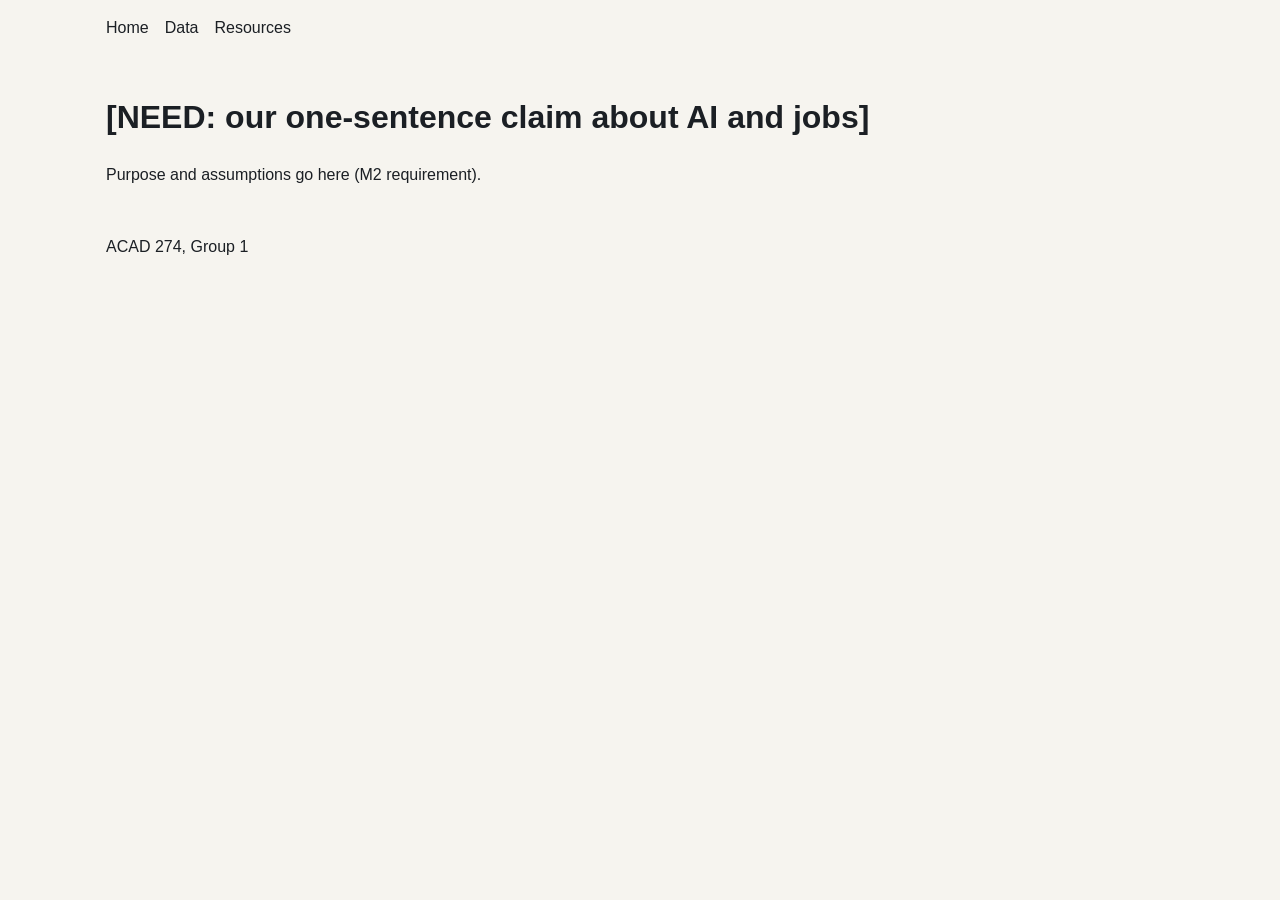
==== site/index.html @ f2cb3262 "feat: set up group repo with course notes, agent rules and site skeleton" ====
<!doctype html>
<html lang="en">
<head>
  <meta charset="utf-8">
  <meta name="viewport" content="width=device-width, initial-scale=1">
  <title>Home | AI and the Job Market</title>
  <link rel="stylesheet" href="css/style.css">
</head>
<body>
<header><nav><a href="index.html">Home</a><a href="data.html">Data</a><a href="resources.html">Resources</a></nav></header>
<main>
  <h1>[NEED: our one-sentence claim about AI and jobs]</h1>
  <p>Purpose and assumptions go here (M2 requirement).</p>
</main>
<footer>ACAD 274, Group 1</footer>
<script src="https://code.jquery.com/jquery-3.7.1.min.js"></script>
</body>
</html>
---- site/css/style.css ----
/* The one shared stylesheet (M2 requires every page to link it).
   Design owns this file: Keanna and Mikayla. Colors live in the variables below. */
:root {
  --ink: #1b1f24;
  --paper: #f6f4ef;
  --accent: #c2410c;
  --muted: #6b7280;
  --line: #d8d4ca;
}
* { box-sizing: border-box; }
body { margin: 0; font-family: "Inter", Helvetica, Arial, sans-serif; color: var(--ink); background: var(--paper); line-height: 1.5; }
header, main, footer { max-width: 1100px; margin: 0 auto; padding: 16px; }
nav a { color: var(--ink); text-decoration: none; margin-right: 16px; border-bottom: 2px solid transparent; }
nav a:hover, nav a.current { border-bottom-color: var(--accent); }
table { border-collapse: collapse; width: 100%; background: #fff; }
th { background: var(--ink); color: #fff; text-align: left; }
th, td { padding: 6px 10px; border-bottom: 1px solid var(--line); }
tr:hover td { background: #fff7ed; }
.stat { font-size: 2.5rem; font-weight: 700; color: var(--accent); }
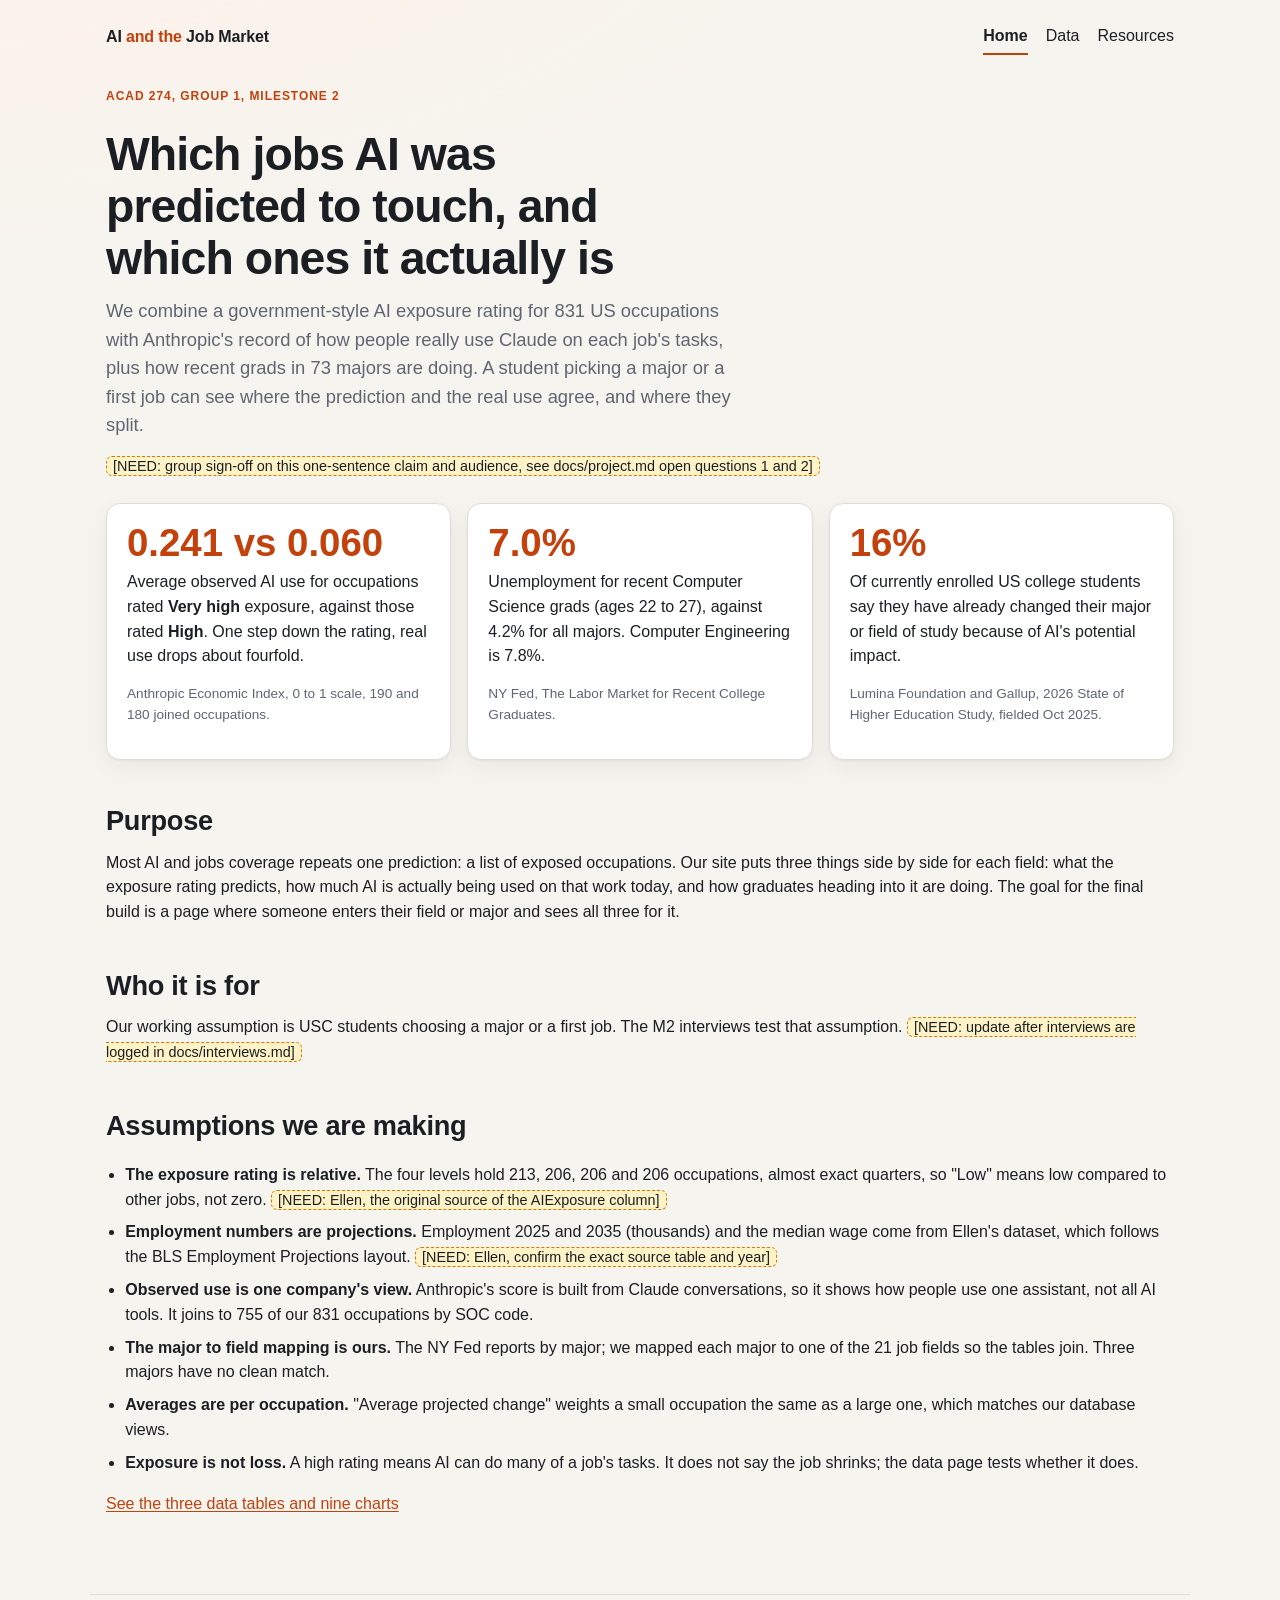
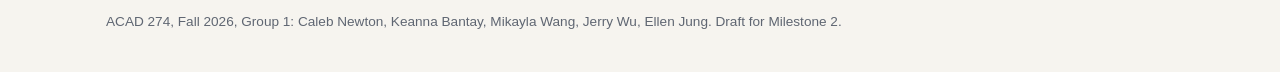
==== commit e18111ab: "feat: M2 draft site with 3 tables, 9 charts, resources and interview template" ====
--- a/site/index.html
+++ b/site/index.html
@@ -1,18 +1,142 @@
 <!doctype html>
 <html lang="en">
-<head>
-  <meta charset="utf-8">
-  <meta name="viewport" content="width=device-width, initial-scale=1">
-  <title>Home | AI and the Job Market</title>
-  <link rel="stylesheet" href="css/style.css">
-</head>
-<body>
-<header><nav><a href="index.html">Home</a><a href="data.html">Data</a><a href="resources.html">Resources</a></nav></header>
-<main>
-  <h1>[NEED: our one-sentence claim about AI and jobs]</h1>
-  <p>Purpose and assumptions go here (M2 requirement).</p>
-</main>
-<footer>ACAD 274, Group 1</footer>
-<script src="https://code.jquery.com/jquery-3.7.1.min.js"></script>
-</body>
+  <head>
+    <meta charset="utf-8" />
+    <meta name="viewport" content="width=device-width, initial-scale=1" />
+    <title>Home | AI and the Job Market</title>
+    <link rel="stylesheet" href="css/style.css" />
+  </head>
+  <body>
+    <header class="site-header">
+      <a class="brand" href="index.html">AI <span>and the</span> Job Market</a>
+      <nav>
+        <a class="current" href="index.html">Home</a><a href="data.html">Data</a
+        ><a href="resources.html">Resources</a>
+      </nav>
+    </header>
+    <main>
+      <p class="kicker">ACAD 274, Group 1, Milestone 2</p>
+      <h1>
+        Which jobs AI was predicted to touch, and which ones it actually is
+      </h1>
+      <p class="lede">
+        We combine a government-style AI exposure rating for 831 US occupations
+        with Anthropic's record of how people really use Claude on each job's
+        tasks, plus how recent grads in 73 majors are doing. A student picking a
+        major or a first job can see where the prediction and the real use
+        agree, and where they split.
+      </p>
+      <p>
+        <span class="need"
+          >[NEED: group sign-off on this one-sentence claim and audience, see
+          docs/project.md open questions 1 and 2]</span
+        >
+      </p>
+
+      <section class="grid stats" aria-label="Headline numbers">
+        <div class="card">
+          <div class="stat">0.241 vs 0.060</div>
+          <p>
+            Average observed AI use for occupations rated
+            <strong>Very high</strong> exposure, against those rated
+            <strong>High</strong>. One step down the rating, real use drops
+            about fourfold.
+          </p>
+          <p class="sub">
+            Anthropic Economic Index, 0 to 1 scale, 190 and 180 joined
+            occupations.
+          </p>
+        </div>
+        <div class="card">
+          <div class="stat">7.0%</div>
+          <p>
+            Unemployment for recent Computer Science grads (ages 22 to 27),
+            against 4.2% for all majors. Computer Engineering is 7.8%.
+          </p>
+          <p class="sub">
+            NY Fed, The Labor Market for Recent College Graduates.
+          </p>
+        </div>
+        <div class="card">
+          <div class="stat">16%</div>
+          <p>
+            Of currently enrolled US college students say they have already
+            changed their major or field of study because of AI's potential
+            impact.
+          </p>
+          <p class="sub">
+            Lumina Foundation and Gallup, 2026 State of Higher Education Study,
+            fielded Oct 2025.
+          </p>
+        </div>
+      </section>
+
+      <h2>Purpose</h2>
+      <p>
+        Most AI and jobs coverage repeats one prediction: a list of exposed
+        occupations. Our site puts three things side by side for each field:
+        what the exposure rating predicts, how much AI is actually being used on
+        that work today, and how graduates heading into it are doing. The goal
+        for the final build is a page where someone enters their field or major
+        and sees all three for it.
+      </p>
+
+      <h2>Who it is for</h2>
+      <p>
+        Our working assumption is USC students choosing a major or a first job.
+        The M2 interviews test that assumption.
+        <span class="need"
+          >[NEED: update after interviews are logged in
+          docs/interviews.md]</span
+        >
+      </p>
+
+      <h2>Assumptions we are making</h2>
+      <ul class="list">
+        <li>
+          <strong>The exposure rating is relative.</strong> The four levels hold
+          213, 206, 206 and 206 occupations, almost exact quarters, so "Low"
+          means low compared to other jobs, not zero.
+          <span class="need"
+            >[NEED: Ellen, the original source of the AIExposure column]</span
+          >
+        </li>
+        <li>
+          <strong>Employment numbers are projections.</strong> Employment 2025
+          and 2035 (thousands) and the median wage come from Ellen's dataset,
+          which follows the BLS Employment Projections layout.
+          <span class="need"
+            >[NEED: Ellen, confirm the exact source table and year]</span
+          >
+        </li>
+        <li>
+          <strong>Observed use is one company's view.</strong> Anthropic's score
+          is built from Claude conversations, so it shows how people use one
+          assistant, not all AI tools. It joins to 755 of our 831 occupations by
+          SOC code.
+        </li>
+        <li>
+          <strong>The major to field mapping is ours.</strong> The NY Fed
+          reports by major; we mapped each major to one of the 21 job fields so
+          the tables join. Three majors have no clean match.
+        </li>
+        <li>
+          <strong>Averages are per occupation.</strong> "Average projected
+          change" weights a small occupation the same as a large one, which
+          matches our database views.
+        </li>
+        <li>
+          <strong>Exposure is not loss.</strong> A high rating means AI can do
+          many of a job's tasks. It does not say the job shrinks; the data page
+          tests whether it does.
+        </li>
+      </ul>
+
+      <p><a href="data.html">See the three data tables and nine charts</a></p>
+    </main>
+    <footer>
+      ACAD 274, Fall 2026, Group 1: Caleb Newton, Keanna Bantay, Mikayla Wang,
+      Jerry Wu, Ellen Jung. Draft for Milestone 2.
+    </footer>
+  </body>
 </html>
--- a/site/css/style.css
+++ b/site/css/style.css
@@ -1,19 +1,271 @@
-/* The one shared stylesheet (M2 requires every page to link it).
-   Design owns this file: Keanna and Mikayla. Colors live in the variables below. */
+/* The one shared stylesheet. Every page links this file and nothing else for styling.
+   Design owns this file: Keanna and Mikayla. Colors live in the variables below,
+   so a new palette is a change to :root only. */
 :root {
   --ink: #1b1f24;
   --paper: #f6f4ef;
+  --card: #ffffff;
   --accent: #c2410c;
-  --muted: #6b7280;
-  --line: #d8d4ca;
-}
-* { box-sizing: border-box; }
-body { margin: 0; font-family: "Inter", Helvetica, Arial, sans-serif; color: var(--ink); background: var(--paper); line-height: 1.5; }
-header, main, footer { max-width: 1100px; margin: 0 auto; padding: 16px; }
-nav a { color: var(--ink); text-decoration: none; margin-right: 16px; border-bottom: 2px solid transparent; }
-nav a:hover, nav a.current { border-bottom-color: var(--accent); }
-table { border-collapse: collapse; width: 100%; background: #fff; }
-th { background: var(--ink); color: #fff; text-align: left; }
-th, td { padding: 6px 10px; border-bottom: 1px solid var(--line); }
-tr:hover td { background: #fff7ed; }
-.stat { font-size: 2.5rem; font-weight: 700; color: var(--accent); }
+  --accent-soft: #fff1e8;
+  --muted: #5f6672;
+  --line: #e2ddd2;
+  --shadow: 0 1px 2px rgba(27, 31, 36, 0.05), 0 8px 24px rgba(27, 31, 36, 0.06);
+  /* AI exposure ramp, Low to Very high. Charts read these through getComputedStyle. */
+  --lvl-low: #fed7aa;
+  --lvl-moderate: #fb923c;
+  --lvl-high: #ea580c;
+  --lvl-veryhigh: #9a3412;
+  --series-2: #334155;
+}
+
+* {
+  box-sizing: border-box;
+}
+
+body {
+  margin: 0;
+  font-family: "Inter", Helvetica, Arial, sans-serif;
+  color: var(--ink);
+  background:
+    radial-gradient(900px 420px at 0% -10%, var(--accent-soft), transparent),
+    var(--paper);
+  line-height: 1.55;
+}
+
+header,
+main,
+footer {
+  width: 100%;
+  max-width: 1100px;
+  margin: 0 auto;
+  padding: 16px;
+}
+
+/* Header and nav */
+.site-header {
+  display: flex;
+  flex-wrap: wrap;
+  align-items: center;
+  justify-content: space-between;
+  gap: 8px 24px;
+  padding-top: 20px;
+}
+.brand {
+  font-weight: 800;
+  letter-spacing: -0.01em;
+  color: var(--ink);
+  text-decoration: none;
+}
+.brand span {
+  color: var(--accent);
+}
+nav {
+  display: flex;
+  flex-wrap: wrap;
+  gap: 4px 18px;
+}
+nav a {
+  color: var(--ink);
+  text-decoration: none;
+  padding: 4px 0;
+  border-bottom: 2px solid transparent;
+  transition:
+    border-color 0.15s,
+    color 0.15s;
+}
+nav a:hover,
+nav a:focus-visible {
+  color: var(--accent);
+  border-bottom-color: var(--accent);
+}
+nav a.current {
+  border-bottom-color: var(--accent);
+  font-weight: 600;
+}
+
+/* Type */
+h1 {
+  font-size: clamp(1.9rem, 4.2vw, 2.9rem);
+  line-height: 1.12;
+  letter-spacing: -0.02em;
+  margin: 24px 0 12px;
+  max-width: 22ch;
+}
+h2 {
+  font-size: clamp(1.3rem, 2.4vw, 1.7rem);
+  letter-spacing: -0.01em;
+  margin: 40px 0 8px;
+}
+h3 {
+  font-size: 1.05rem;
+  margin: 0 0 6px;
+}
+p {
+  margin: 0 0 14px;
+}
+.lede {
+  font-size: 1.15rem;
+  color: var(--muted);
+  max-width: 62ch;
+}
+.sub {
+  color: var(--muted);
+  font-size: 0.85em;
+}
+.kicker {
+  text-transform: uppercase;
+  letter-spacing: 0.08em;
+  font-size: 0.75rem;
+  font-weight: 700;
+  color: var(--accent);
+  margin: 0;
+}
+
+a {
+  color: var(--accent);
+  text-decoration: underline;
+  text-underline-offset: 2px;
+}
+a:hover,
+a:focus-visible {
+  color: var(--ink);
+}
+
+/* Cards and grids */
+.card {
+  background: var(--card);
+  border: 1px solid var(--line);
+  border-radius: 14px;
+  padding: 20px;
+  box-shadow: var(--shadow);
+  min-width: 0;
+}
+.card:hover {
+  border-color: #d3cbbb;
+}
+.grid {
+  display: grid;
+  gap: 16px;
+  grid-template-columns: repeat(auto-fit, minmax(min(100%, 280px), 1fr));
+}
+.stats {
+  margin: 24px 0;
+}
+.stat {
+  font-size: 2.4rem;
+  font-weight: 800;
+  color: var(--accent);
+  line-height: 1;
+  margin-bottom: 8px;
+}
+.list {
+  padding-left: 1.2em;
+}
+.list li {
+  margin-bottom: 8px;
+}
+
+/* Draft markers for things a teammate still owes */
+.need {
+  background: #fef3c7;
+  border: 1px dashed #d97706;
+  border-radius: 6px;
+  padding: 1px 6px;
+  font-size: 0.9em;
+}
+
+/* Data sections */
+.section-head {
+  margin-top: 56px;
+  padding-top: 16px;
+  border-top: 2px solid var(--ink);
+}
+.charts {
+  display: grid;
+  gap: 16px;
+  grid-template-columns: repeat(auto-fit, minmax(min(100%, 320px), 1fr));
+  margin: 16px 0;
+}
+.chart-box {
+  position: relative;
+  height: 300px;
+}
+.chart-box.tall {
+  height: 520px;
+}
+.chart-note {
+  font-size: 0.85rem;
+  color: var(--muted);
+  margin: 10px 0 0;
+}
+
+/* Tables */
+.tbl {
+  max-height: 460px;
+  overflow: auto;
+  border: 1px solid var(--line);
+  border-radius: 12px;
+  background: var(--card);
+}
+table {
+  border-collapse: collapse;
+  width: 100%;
+  font-size: 0.9rem;
+}
+caption {
+  caption-side: top;
+  text-align: left;
+  padding: 10px 12px;
+  color: var(--muted);
+  font-size: 0.85rem;
+}
+th {
+  position: sticky;
+  top: 0;
+  background: var(--ink);
+  color: #fff;
+  text-align: left;
+  font-weight: 600;
+}
+th,
+td {
+  padding: 8px 12px;
+  border-bottom: 1px solid var(--line);
+  white-space: nowrap;
+}
+tbody tr:hover td {
+  background: var(--accent-soft);
+}
+
+/* Resources */
+.resources {
+  list-style: none;
+  padding: 0;
+  display: grid;
+  gap: 14px;
+}
+.resources .type {
+  display: inline-block;
+  font-size: 0.75rem;
+  font-weight: 700;
+  color: var(--muted);
+  text-transform: uppercase;
+  letter-spacing: 0.06em;
+}
+
+/* Feeds */
+code {
+  background: #efeae0;
+  border-radius: 4px;
+  padding: 1px 5px;
+  font-size: 0.88em;
+  word-break: break-word;
+}
+
+footer {
+  color: var(--muted);
+  font-size: 0.85rem;
+  padding-bottom: 40px;
+  margin-top: 48px;
+  border-top: 1px solid var(--line);
+}
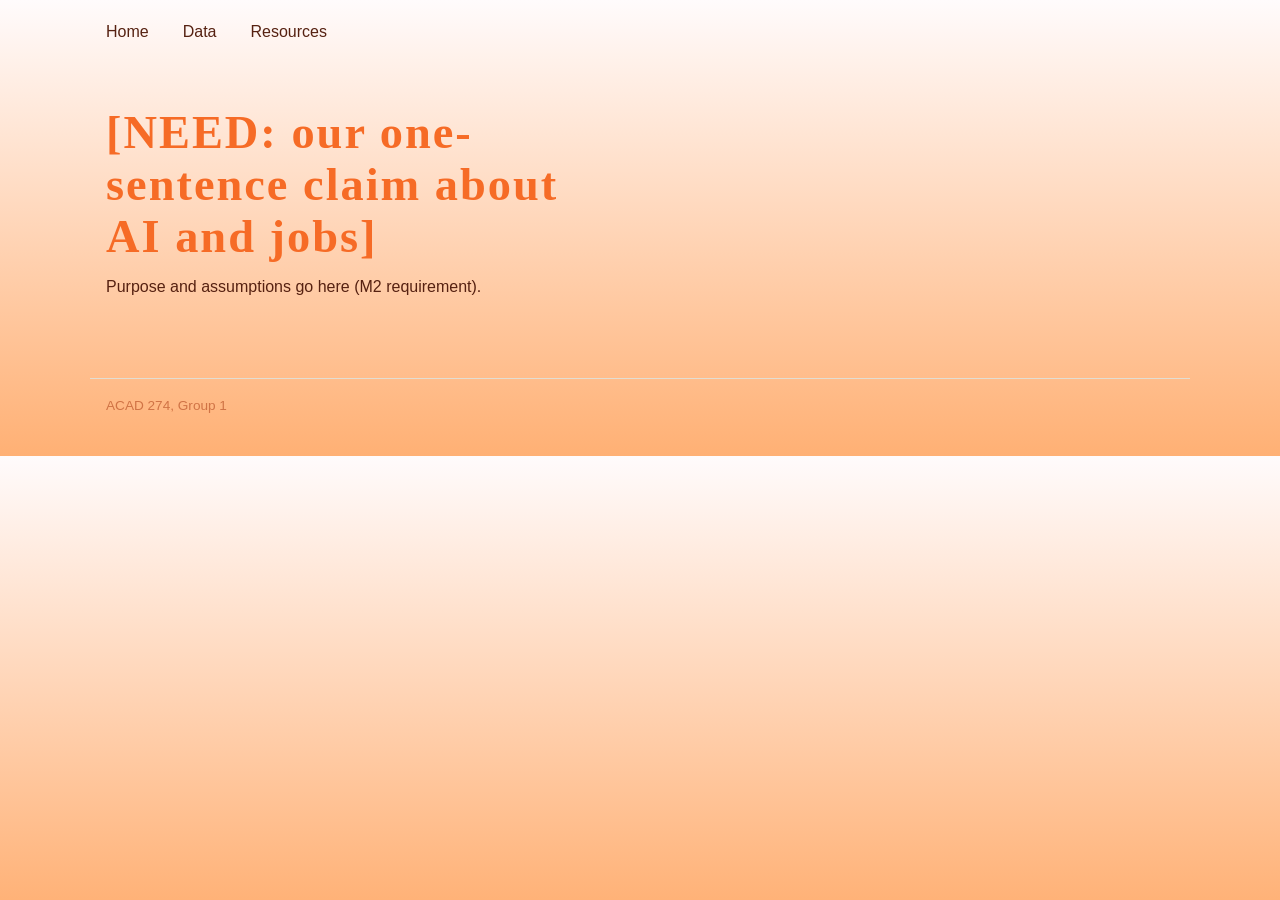
==== commit c6664e4c: "Fixed css line in index.html" ====
--- a/site/index.html
+++ b/site/index.html
@@ -1,142 +1,18 @@
 <!doctype html>
 <html lang="en">
-  <head>
-    <meta charset="utf-8" />
-    <meta name="viewport" content="width=device-width, initial-scale=1" />
-    <title>Home | AI and the Job Market</title>
-    <link rel="stylesheet" href="css/style.css" />
-  </head>
-  <body>
-    <header class="site-header">
-      <a class="brand" href="index.html">AI <span>and the</span> Job Market</a>
-      <nav>
-        <a class="current" href="index.html">Home</a><a href="data.html">Data</a
-        ><a href="resources.html">Resources</a>
-      </nav>
-    </header>
-    <main>
-      <p class="kicker">ACAD 274, Group 1, Milestone 2</p>
-      <h1>
-        Which jobs AI was predicted to touch, and which ones it actually is
-      </h1>
-      <p class="lede">
-        We combine a government-style AI exposure rating for 831 US occupations
-        with Anthropic's record of how people really use Claude on each job's
-        tasks, plus how recent grads in 73 majors are doing. A student picking a
-        major or a first job can see where the prediction and the real use
-        agree, and where they split.
-      </p>
-      <p>
-        <span class="need"
-          >[NEED: group sign-off on this one-sentence claim and audience, see
-          docs/project.md open questions 1 and 2]</span
-        >
-      </p>
-
-      <section class="grid stats" aria-label="Headline numbers">
-        <div class="card">
-          <div class="stat">0.241 vs 0.060</div>
-          <p>
-            Average observed AI use for occupations rated
-            <strong>Very high</strong> exposure, against those rated
-            <strong>High</strong>. One step down the rating, real use drops
-            about fourfold.
-          </p>
-          <p class="sub">
-            Anthropic Economic Index, 0 to 1 scale, 190 and 180 joined
-            occupations.
-          </p>
-        </div>
-        <div class="card">
-          <div class="stat">7.0%</div>
-          <p>
-            Unemployment for recent Computer Science grads (ages 22 to 27),
-            against 4.2% for all majors. Computer Engineering is 7.8%.
-          </p>
-          <p class="sub">
-            NY Fed, The Labor Market for Recent College Graduates.
-          </p>
-        </div>
-        <div class="card">
-          <div class="stat">16%</div>
-          <p>
-            Of currently enrolled US college students say they have already
-            changed their major or field of study because of AI's potential
-            impact.
-          </p>
-          <p class="sub">
-            Lumina Foundation and Gallup, 2026 State of Higher Education Study,
-            fielded Oct 2025.
-          </p>
-        </div>
-      </section>
-
-      <h2>Purpose</h2>
-      <p>
-        Most AI and jobs coverage repeats one prediction: a list of exposed
-        occupations. Our site puts three things side by side for each field:
-        what the exposure rating predicts, how much AI is actually being used on
-        that work today, and how graduates heading into it are doing. The goal
-        for the final build is a page where someone enters their field or major
-        and sees all three for it.
-      </p>
-
-      <h2>Who it is for</h2>
-      <p>
-        Our working assumption is USC students choosing a major or a first job.
-        The M2 interviews test that assumption.
-        <span class="need"
-          >[NEED: update after interviews are logged in
-          docs/interviews.md]</span
-        >
-      </p>
-
-      <h2>Assumptions we are making</h2>
-      <ul class="list">
-        <li>
-          <strong>The exposure rating is relative.</strong> The four levels hold
-          213, 206, 206 and 206 occupations, almost exact quarters, so "Low"
-          means low compared to other jobs, not zero.
-          <span class="need"
-            >[NEED: Ellen, the original source of the AIExposure column]</span
-          >
-        </li>
-        <li>
-          <strong>Employment numbers are projections.</strong> Employment 2025
-          and 2035 (thousands) and the median wage come from Ellen's dataset,
-          which follows the BLS Employment Projections layout.
-          <span class="need"
-            >[NEED: Ellen, confirm the exact source table and year]</span
-          >
-        </li>
-        <li>
-          <strong>Observed use is one company's view.</strong> Anthropic's score
-          is built from Claude conversations, so it shows how people use one
-          assistant, not all AI tools. It joins to 755 of our 831 occupations by
-          SOC code.
-        </li>
-        <li>
-          <strong>The major to field mapping is ours.</strong> The NY Fed
-          reports by major; we mapped each major to one of the 21 job fields so
-          the tables join. Three majors have no clean match.
-        </li>
-        <li>
-          <strong>Averages are per occupation.</strong> "Average projected
-          change" weights a small occupation the same as a large one, which
-          matches our database views.
-        </li>
-        <li>
-          <strong>Exposure is not loss.</strong> A high rating means AI can do
-          many of a job's tasks. It does not say the job shrinks; the data page
-          tests whether it does.
-        </li>
-      </ul>
-
-      <p><a href="data.html">See the three data tables and nine charts</a></p>
-    </main>
-    <footer>
-      ACAD 274, Fall 2026, Group 1: Caleb Newton, Keanna Bantay, Mikayla Wang,
-      Jerry Wu, Ellen Jung. Draft for Milestone 2.
-    </footer>
-  </body>
+<head>
+  <meta charset="utf-8">
+  <meta name="viewport" content="width=device-width, initial-scale=1">
+  <title>Home | AI and the Job Market</title>
+  <link rel="stylesheet" type="text/css" href="css/style.css">
+</head>
+<body>
+<header><nav><a href="index.html">Home</a><a href="data.html">Data</a><a href="resources.html">Resources</a></nav></header>
+<main>
+  <h1>[NEED: our one-sentence claim about AI and jobs]</h1>
+  <p>Purpose and assumptions go here (M2 requirement).</p>
+</main>
+<footer>ACAD 274, Group 1</footer>
+<script src="https://code.jquery.com/jquery-3.7.1.min.js"></script>
+</body>
 </html>
--- a/site/css/style.css
+++ b/site/css/style.css
@@ -1,13 +1,31 @@
+/* The one shared stylesheet (M2 requires every page to link it).
+   Design owns this file: Keanna and Mikayla. Colors live in the variables below. */
 /* The one shared stylesheet. Every page links this file and nothing else for styling.
    Design owns this file: Keanna and Mikayla. Colors live in the variables below,
    so a new palette is a change to :root only. */
+
+@font-face {
+    font-family:"Museo Moderno";
+    src: url(MuseoModerno/MuseoModerno-VariableFont_wght.ttf);
+}
+@font-face {
+    font-family:"Glacial Indifference";
+    src: url(glacial-indifference/GlacialIndifference-Regular.otf);
+}
+@font-face {
+    font-family:"Glacial Indifference";
+    src: url(glacial-indifference/GlacialIndifference-Bold.otf);
+    font-weight:bold;
+}
+   
 :root {
-  --ink: #1b1f24;
+  --ink: #562111;
   --paper: #f6f4ef;
   --card: #ffffff;
   --accent: #c2410c;
-  --accent-soft: #fff1e8;
-  --muted: #5f6672;
+  --muted: #d07345;
+  --line: #d8d4ca;
+  --accent-soft: #ffe0cd;
   --line: #e2ddd2;
   --shadow: 0 1px 2px rgba(27, 31, 36, 0.05), 0 8px 24px rgba(27, 31, 36, 0.06);
   /* AI exposure ramp, Low to Very high. Charts read these through getComputedStyle. */
@@ -17,6 +35,16 @@
   --lvl-veryhigh: #9a3412;
   --series-2: #334155;
 }
+* { box-sizing: border-box; }
+body { margin: 0; font-family: "Inter", Helvetica, Arial, sans-serif; color: var(--ink); background: var(--paper); line-height: 1.5; }
+header, main, footer { max-width: 1100px; margin: 0 auto; padding: 16px; }
+nav a { color: var(--ink); text-decoration: none; margin-right: 16px; border-bottom: 2px solid transparent; }
+nav a:hover, nav a.current { border-bottom-color: var(--accent); }
+table { border-collapse: collapse; width: 100%; background: #fff; }
+th { background: var(--ink); color: #fff; text-align: left; }
+th, td { padding: 6px 10px; border-bottom: 1px solid var(--line); }
+tr:hover td { background: #fff7ed; }
+.stat { font-size: 2.5rem; font-weight: 700; color: var(--accent); }
 
 * {
   box-sizing: border-box;
@@ -24,11 +52,9 @@
 
 body {
   margin: 0;
-  font-family: "Inter", Helvetica, Arial, sans-serif;
+  font-family: "Glacial Indifference", Helvetica, Arial, sans-serif;
   color: var(--ink);
-  background:
-    radial-gradient(900px 420px at 0% -10%, var(--accent-soft), transparent),
-    var(--paper);
+  background: linear-gradient(#fffbfc, #ffb074);
   line-height: 1.55;
 }
 
@@ -86,15 +112,19 @@
 /* Type */
 h1 {
   font-size: clamp(1.9rem, 4.2vw, 2.9rem);
+  font-family:"Museo Moderno";
   line-height: 1.12;
-  letter-spacing: -0.02em;
+  letter-spacing: 2px;
   margin: 24px 0 12px;
   max-width: 22ch;
+  color:#f66b26;
 }
 h2 {
   font-size: clamp(1.3rem, 2.4vw, 1.7rem);
   letter-spacing: -0.01em;
+  font-family:"Museo Moderno";
   margin: 40px 0 8px;
+  color:rgb(171, 22, 44);
 }
 h3 {
   font-size: 1.05rem;
@@ -102,10 +132,11 @@
 }
 p {
   margin: 0 0 14px;
+  color:#562111;
 }
 .lede {
   font-size: 1.15rem;
-  color: var(--muted);
+  color:(var(--muted));
   max-width: 62ch;
 }
 .sub {
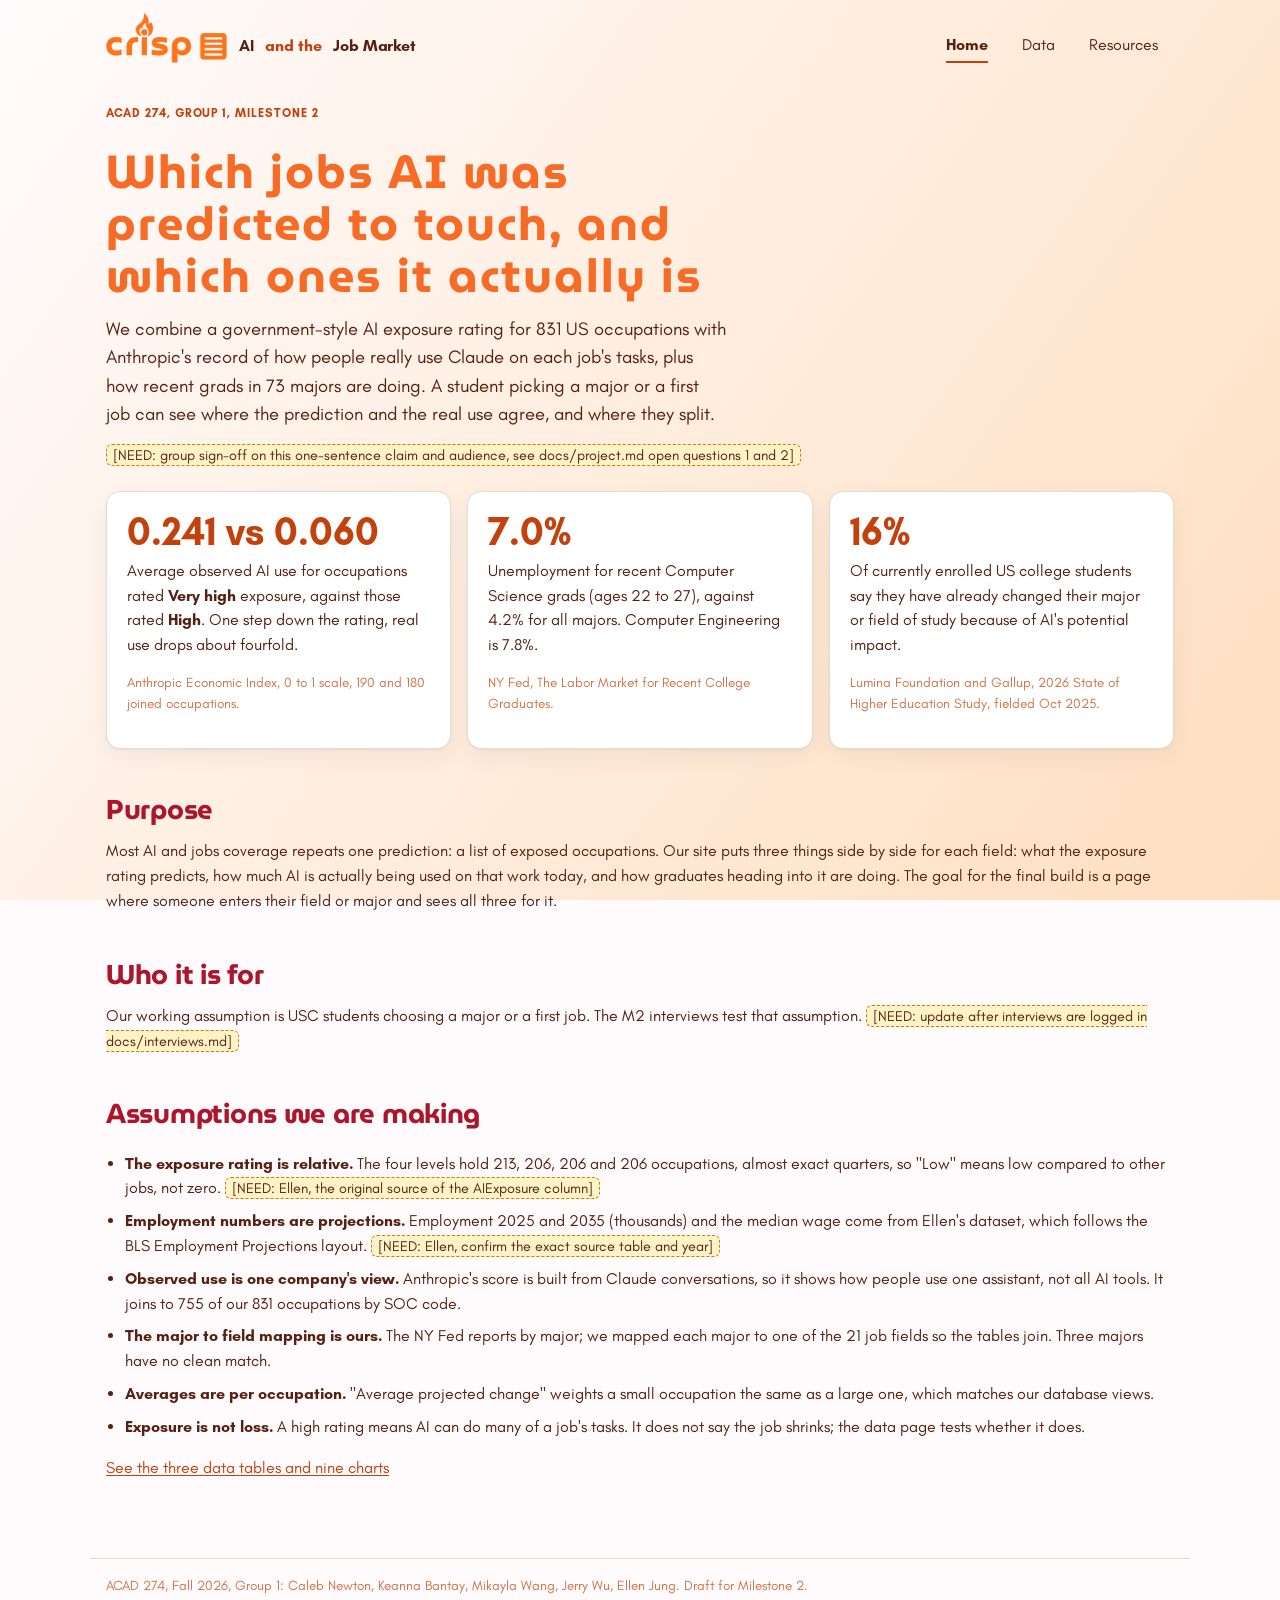
==== commit 1ec39988: "feat: add the Crisp logo and a slow cream-to-peach background The logo sits in the nav on every page" ====
--- a/site/index.html
+++ b/site/index.html
@@ -1,18 +1,142 @@
 <!doctype html>
 <html lang="en">
-<head>
-  <meta charset="utf-8">
-  <meta name="viewport" content="width=device-width, initial-scale=1">
-  <title>Home | AI and the Job Market</title>
-  <link rel="stylesheet" type="text/css" href="css/style.css">
-</head>
-<body>
-<header><nav><a href="index.html">Home</a><a href="data.html">Data</a><a href="resources.html">Resources</a></nav></header>
-<main>
-  <h1>[NEED: our one-sentence claim about AI and jobs]</h1>
-  <p>Purpose and assumptions go here (M2 requirement).</p>
-</main>
-<footer>ACAD 274, Group 1</footer>
-<script src="https://code.jquery.com/jquery-3.7.1.min.js"></script>
-</body>
+  <head>
+    <meta charset="utf-8" />
+    <meta name="viewport" content="width=device-width, initial-scale=1" />
+    <title>Home | AI and the Job Market</title>
+    <link rel="stylesheet" href="css/style.css" />
+  </head>
+  <body>
+    <header class="site-header">
+      <a class="brand" href="index.html"><img class="brand-logo" src="images/crisp-logo.png" alt="Crisp" />AI <span>and the</span> Job Market</a>
+      <nav>
+        <a class="current" href="index.html">Home</a><a href="data.html">Data</a
+        ><a href="resources.html">Resources</a>
+      </nav>
+    </header>
+    <main>
+      <p class="kicker">ACAD 274, Group 1, Milestone 2</p>
+      <h1>
+        Which jobs AI was predicted to touch, and which ones it actually is
+      </h1>
+      <p class="lede">
+        We combine a government-style AI exposure rating for 831 US occupations
+        with Anthropic's record of how people really use Claude on each job's
+        tasks, plus how recent grads in 73 majors are doing. A student picking a
+        major or a first job can see where the prediction and the real use
+        agree, and where they split.
+      </p>
+      <p>
+        <span class="need"
+          >[NEED: group sign-off on this one-sentence claim and audience, see
+          docs/project.md open questions 1 and 2]</span
+        >
+      </p>
+
+      <section class="grid stats" aria-label="Headline numbers">
+        <div class="card">
+          <div class="stat">0.241 vs 0.060</div>
+          <p>
+            Average observed AI use for occupations rated
+            <strong>Very high</strong> exposure, against those rated
+            <strong>High</strong>. One step down the rating, real use drops
+            about fourfold.
+          </p>
+          <p class="sub">
+            Anthropic Economic Index, 0 to 1 scale, 190 and 180 joined
+            occupations.
+          </p>
+        </div>
+        <div class="card">
+          <div class="stat">7.0%</div>
+          <p>
+            Unemployment for recent Computer Science grads (ages 22 to 27),
+            against 4.2% for all majors. Computer Engineering is 7.8%.
+          </p>
+          <p class="sub">
+            NY Fed, The Labor Market for Recent College Graduates.
+          </p>
+        </div>
+        <div class="card">
+          <div class="stat">16%</div>
+          <p>
+            Of currently enrolled US college students say they have already
+            changed their major or field of study because of AI's potential
+            impact.
+          </p>
+          <p class="sub">
+            Lumina Foundation and Gallup, 2026 State of Higher Education Study,
+            fielded Oct 2025.
+          </p>
+        </div>
+      </section>
+
+      <h2>Purpose</h2>
+      <p>
+        Most AI and jobs coverage repeats one prediction: a list of exposed
+        occupations. Our site puts three things side by side for each field:
+        what the exposure rating predicts, how much AI is actually being used on
+        that work today, and how graduates heading into it are doing. The goal
+        for the final build is a page where someone enters their field or major
+        and sees all three for it.
+      </p>
+
+      <h2>Who it is for</h2>
+      <p>
+        Our working assumption is USC students choosing a major or a first job.
+        The M2 interviews test that assumption.
+        <span class="need"
+          >[NEED: update after interviews are logged in
+          docs/interviews.md]</span
+        >
+      </p>
+
+      <h2>Assumptions we are making</h2>
+      <ul class="list">
+        <li>
+          <strong>The exposure rating is relative.</strong> The four levels hold
+          213, 206, 206 and 206 occupations, almost exact quarters, so "Low"
+          means low compared to other jobs, not zero.
+          <span class="need"
+            >[NEED: Ellen, the original source of the AIExposure column]</span
+          >
+        </li>
+        <li>
+          <strong>Employment numbers are projections.</strong> Employment 2025
+          and 2035 (thousands) and the median wage come from Ellen's dataset,
+          which follows the BLS Employment Projections layout.
+          <span class="need"
+            >[NEED: Ellen, confirm the exact source table and year]</span
+          >
+        </li>
+        <li>
+          <strong>Observed use is one company's view.</strong> Anthropic's score
+          is built from Claude conversations, so it shows how people use one
+          assistant, not all AI tools. It joins to 755 of our 831 occupations by
+          SOC code.
+        </li>
+        <li>
+          <strong>The major to field mapping is ours.</strong> The NY Fed
+          reports by major; we mapped each major to one of the 21 job fields so
+          the tables join. Three majors have no clean match.
+        </li>
+        <li>
+          <strong>Averages are per occupation.</strong> "Average projected
+          change" weights a small occupation the same as a large one, which
+          matches our database views.
+        </li>
+        <li>
+          <strong>Exposure is not loss.</strong> A high rating means AI can do
+          many of a job's tasks. It does not say the job shrinks; the data page
+          tests whether it does.
+        </li>
+      </ul>
+
+      <p><a href="data.html">See the three data tables and nine charts</a></p>
+    </main>
+    <footer>
+      ACAD 274, Fall 2026, Group 1: Caleb Newton, Keanna Bantay, Mikayla Wang,
+      Jerry Wu, Ellen Jung. Draft for Milestone 2.
+    </footer>
+  </body>
 </html>
--- a/site/css/style.css
+++ b/site/css/style.css
@@ -6,16 +6,21 @@
 
 @font-face {
     font-family:"Museo Moderno";
-    src: url(MuseoModerno/MuseoModerno-VariableFont_wght.ttf);
+    src: url("MuseoModerno/MuseoModerno-VariableFont_wght.ttf") format("truetype");
+    font-weight: 100 900;
+    font-style: normal;
 }
 @font-face {
     font-family:"Glacial Indifference";
-    src: url(glacial-indifference/GlacialIndifference-Regular.otf);
+    src: url("glacial-indifference/GlacialIndifference-Regular.otf") format("opentype");
+    font-weight: 400;
+    font-style: normal;
 }
 @font-face {
     font-family:"Glacial Indifference";
-    src: url(glacial-indifference/GlacialIndifference-Bold.otf);
-    font-weight:bold;
+    src: url("glacial-indifference/GlacialIndifference-Bold.otf") format("opentype");
+    font-weight: 700;
+    font-style: normal;
 }
    
 :root {
@@ -54,8 +59,28 @@
   margin: 0;
   font-family: "Glacial Indifference", Helvetica, Arial, sans-serif;
   color: var(--ink);
-  background: linear-gradient(#fffbfc, #ffb074);
+  background-color: #fffbfc;
+  background-image: linear-gradient(
+    125deg,
+    #fffbfc 0%,
+    #ffe0c2 40%,
+    #ffc497 75%,
+    #fff4ea 100%
+  );
+  background-size: 240% 240%;
+  background-attachment: fixed;
+  animation: gradient-flow 32s ease-in-out infinite;
   line-height: 1.55;
+}
+
+@keyframes gradient-flow {
+  0% { background-position: 0% 20%; }
+  50% { background-position: 100% 80%; }
+  100% { background-position: 0% 20%; }
+}
+
+@media (prefers-reduced-motion: reduce) {
+  body { animation: none; }
 }
 
 header,
@@ -77,10 +102,19 @@
   padding-top: 20px;
 }
 .brand {
+  display: inline-flex;
+  align-items: center;
+  gap: 12px;
   font-weight: 800;
   letter-spacing: -0.01em;
   color: var(--ink);
   text-decoration: none;
+}
+.brand-logo {
+  height: 52px;
+  width: auto;
+  display: block;
+  transform: translateY(-8px);
 }
 .brand span {
   color: var(--accent);
